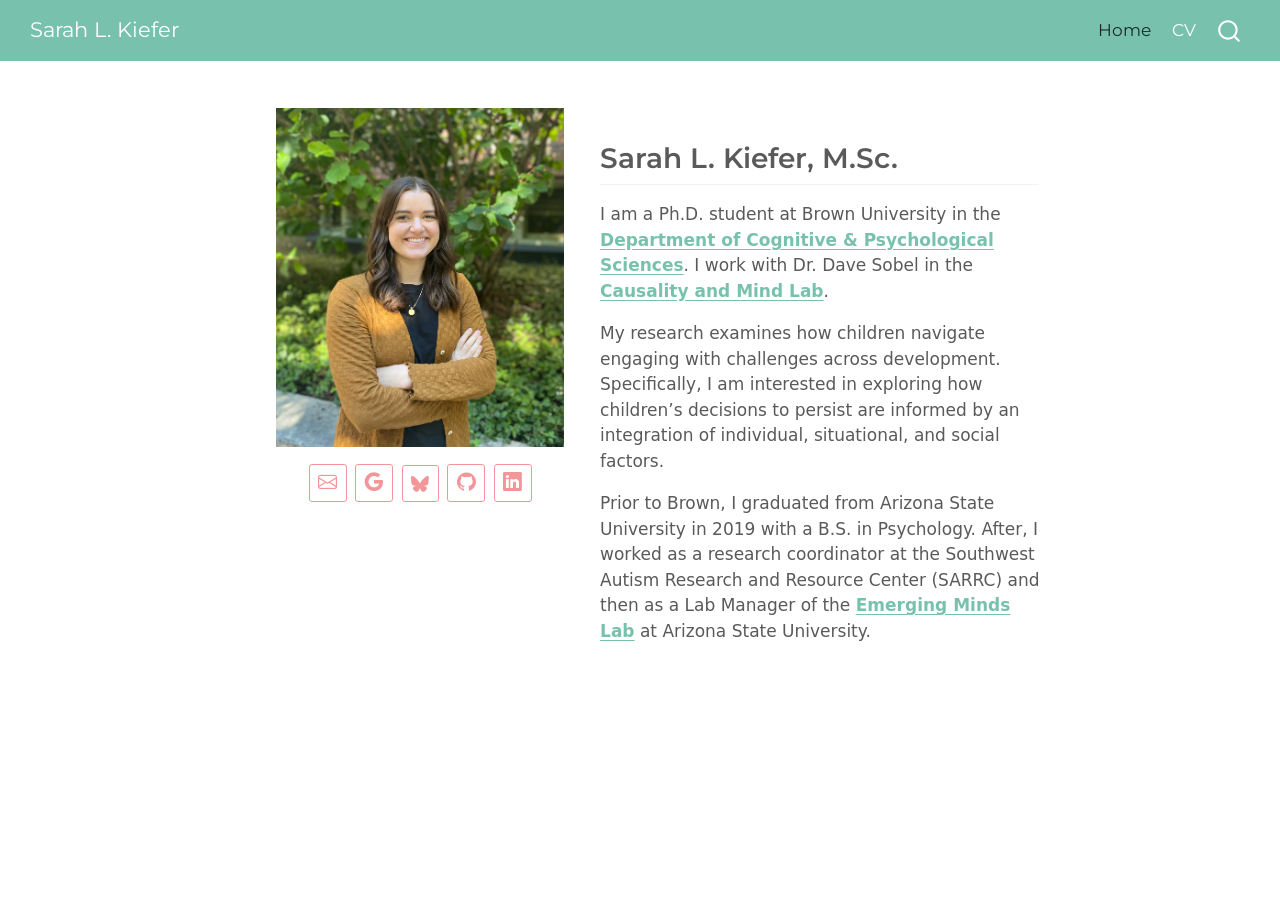
==== docs/index.html @ b411f897 "launch test" ====
<!DOCTYPE html>
<html xmlns="http://www.w3.org/1999/xhtml" lang="en" xml:lang="en"><head>

<meta charset="utf-8">
<meta name="generator" content="quarto-1.8.26">

<meta name="viewport" content="width=device-width, initial-scale=1.0, user-scalable=yes">


<title>Sarah L. Kiefer</title>
<style>
code{white-space: pre-wrap;}
span.smallcaps{font-variant: small-caps;}
div.columns{display: flex; gap: min(4vw, 1.5em);}
div.column{flex: auto; overflow-x: auto;}
div.hanging-indent{margin-left: 1.5em; text-indent: -1.5em;}
ul.task-list{list-style: none;}
ul.task-list li input[type="checkbox"] {
  width: 0.8em;
  margin: 0 0.8em 0.2em -1em; /* quarto-specific, see https://github.com/quarto-dev/quarto-cli/issues/4556 */ 
  vertical-align: middle;
}
</style>


<script src="site_libs/quarto-nav/quarto-nav.js"></script>
<script src="site_libs/quarto-nav/headroom.min.js"></script>
<script src="site_libs/clipboard/clipboard.min.js"></script>
<script src="site_libs/quarto-search/autocomplete.umd.js"></script>
<script src="site_libs/quarto-search/fuse.min.js"></script>
<script src="site_libs/quarto-search/quarto-search.js"></script>
<meta name="quarto:offset" content="./">
<script src="site_libs/quarto-html/quarto.js" type="module"></script>
<script src="site_libs/quarto-html/tabsets/tabsets.js" type="module"></script>
<script src="site_libs/quarto-html/axe/axe-check.js" type="module"></script>
<script src="site_libs/quarto-html/popper.min.js"></script>
<script src="site_libs/quarto-html/tippy.umd.min.js"></script>
<script src="site_libs/quarto-html/anchor.min.js"></script>
<link href="site_libs/quarto-html/tippy.css" rel="stylesheet">
<link href="site_libs/quarto-html/quarto-syntax-highlighting-587c61ba64f3a5504c4d52d930310e48.css" rel="stylesheet" id="quarto-text-highlighting-styles">
<script src="site_libs/bootstrap/bootstrap.min.js"></script>
<link href="site_libs/bootstrap/bootstrap-icons.css" rel="stylesheet">
<link href="site_libs/bootstrap/bootstrap-5b8f9b2f3cffee265242a5d44fbb1e00.min.css" rel="stylesheet" append-hash="true" id="quarto-bootstrap" data-mode="light">
<script id="quarto-search-options" type="application/json">{
  "location": "navbar",
  "copy-button": false,
  "collapse-after": 3,
  "panel-placement": "end",
  "type": "overlay",
  "limit": 50,
  "keyboard-shortcut": [
    "f",
    "/",
    "s"
  ],
  "show-item-context": false,
  "language": {
    "search-no-results-text": "No results",
    "search-matching-documents-text": "matching documents",
    "search-copy-link-title": "Copy link to search",
    "search-hide-matches-text": "Hide additional matches",
    "search-more-match-text": "more match in this document",
    "search-more-matches-text": "more matches in this document",
    "search-clear-button-title": "Clear",
    "search-text-placeholder": "",
    "search-detached-cancel-button-title": "Cancel",
    "search-submit-button-title": "Submit",
    "search-label": "Search"
  }
}</script>


</head>

<body class="nav-fixed fullcontent quarto-light">

<div id="quarto-search-results"></div>
  <header id="quarto-header" class="headroom fixed-top">
    <nav class="navbar navbar-expand-lg " data-bs-theme="dark">
      <div class="navbar-container container-fluid">
      <div class="navbar-brand-container mx-auto">
    <a class="navbar-brand" href="./index.html">
    <span class="navbar-title">Sarah L. Kiefer</span>
    </a>
  </div>
            <div id="quarto-search" class="" title="Search"></div>
          <button class="navbar-toggler" type="button" data-bs-toggle="collapse" data-bs-target="#navbarCollapse" aria-controls="navbarCollapse" role="menu" aria-expanded="false" aria-label="Toggle navigation" onclick="if (window.quartoToggleHeadroom) { window.quartoToggleHeadroom(); }">
  <span class="navbar-toggler-icon"></span>
</button>
          <div class="collapse navbar-collapse" id="navbarCollapse">
            <ul class="navbar-nav navbar-nav-scroll ms-auto">
  <li class="nav-item">
    <a class="nav-link active" href="./index.html" aria-current="page"> 
<span class="menu-text">Home</span></a>
  </li>  
  <li class="nav-item">
    <a class="nav-link" href="./cv.html"> 
<span class="menu-text">CV</span></a>
  </li>  
</ul>
          </div> <!-- /navcollapse -->
            <div class="quarto-navbar-tools">
</div>
      </div> <!-- /container-fluid -->
    </nav>
</header>
<!-- content -->
<div id="quarto-content" class="quarto-container page-columns page-rows-contents page-layout-article page-navbar">
<!-- sidebar -->
<!-- margin-sidebar -->
    
<!-- main -->
<main class="content" id="quarto-document-content"><header id="title-block-header" class="quarto-title-block"></header>




<div class="columns">
<div class="column text-center" style="width:45%;">
<p><img src="images/profile.png" class="img-fluid" style="width:80.0%"></p>
<div class="d-flex justify-content-center gap-2 mt-3 align-items-center">
<!-- Email -->
<p><a href="mailto:sarah_kiefer@brown.edu" class="btn btn-outline-secondary btn-sm"> <i class="bi bi-envelope fs-5"></i> </a></p>
<!-- Google Scholar -->
<p><a href="https://scholar.google.com/citations?user=5Xpo9nMAAAAJ" class="btn btn-outline-secondary btn-sm"> <i class="bi bi-google fs-5"></i> </a></p>
<!-- Bluesky -->
<p><a href="https://bsky.app/profile/sarahkiefer.bsky.social" class="btn btn-outline-secondary btn-sm"> <span style="font-size:1.2em; display:inline-block; vertical-align: middle;"> <svg xmlns="http://www.w3.org/2000/svg" fill="currentColor" class="bi bi-bluesky" viewbox="0 0 16 16" width="1em" height="1em"> <path d="M3.468 1.948C5.303 3.325 7.276 6.118 8 7.616c.725-1.498 2.698-4.29 4.532-5.668C13.855.955 16 .186 16 2.632c0 .489-.28 4.105-.444 4.692-.572 2.04-2.653 2.561-4.504 2.246 3.236.551 4.06 2.375 2.281 4.2-3.376 3.464-4.852-.87-5.23-1.98-.07-.204-.103-.3-.103-.218 0-.081-.033.014-.102.218-.379 1.11-1.855 5.444-5.231 1.98-1.778-1.825-.955-3.65 2.28-4.2-1.85.315-3.932-.205-4.503-2.246C.28 6.737 0 3.12 0 2.632 0 .186 2.145.955 3.468 1.948"></path> </svg> </span> </a></p>
<!-- GitHub -->
<p><a href="https://github.com/slkiefer" class="btn btn-outline-secondary btn-sm"> <i class="bi bi-github fs-5"></i> </a></p>
<!-- LinkedIn -->
<p><a href="https://www.linkedin.com/in/sarahlkiefer/" class="btn btn-outline-secondary btn-sm"> <i class="bi bi-linkedin fs-5"></i> </a></p>
</div>
</div><div class="column" style="width:55%;">
<section id="sarah-l.-kiefer-m.sc." class="level2">
<h2 class="anchored" data-anchor-id="sarah-l.-kiefer-m.sc.">Sarah L. Kiefer, M.Sc.</h2>
<p>I am a Ph.D.&nbsp;student at Brown University in the <a href="https://www.brown.edu/academics/cognitive-linguistic-psychological-sciences/home"><strong>Department of Cognitive &amp; Psychological Sciences</strong></a>. I work with Dr.&nbsp;Dave Sobel in the <a href="https://sites.brown.edu/causalityandmindlab/"><strong>Causality and Mind Lab</strong></a>.</p>
<p>My research examines how children navigate engaging with challenges across development. Specifically, I am interested in exploring how children’s decisions to persist are informed by an integration of individual, situational, and social factors.</p>
<p>Prior to Brown, I graduated from Arizona State University in 2019 with a B.S. in Psychology. After, I worked as a research coordinator at the Southwest Autism Research and Resource Center (SARRC) and then as a Lab Manager of the <a href="https://www.emergingmindslab.org/"><strong>Emerging Minds Lab</strong></a> at Arizona State University.</p>
</section>
</div>
</div>



</main> <!-- /main -->
<script id="quarto-html-after-body" type="application/javascript">
  window.document.addEventListener("DOMContentLoaded", function (event) {
    const icon = "";
    const anchorJS = new window.AnchorJS();
    anchorJS.options = {
      placement: 'right',
      icon: icon
    };
    anchorJS.add('.anchored');
    const isCodeAnnotation = (el) => {
      for (const clz of el.classList) {
        if (clz.startsWith('code-annotation-')) {                     
          return true;
        }
      }
      return false;
    }
    const onCopySuccess = function(e) {
      // button target
      const button = e.trigger;
      // don't keep focus
      button.blur();
      // flash "checked"
      button.classList.add('code-copy-button-checked');
      var currentTitle = button.getAttribute("title");
      button.setAttribute("title", "Copied!");
      let tooltip;
      if (window.bootstrap) {
        button.setAttribute("data-bs-toggle", "tooltip");
        button.setAttribute("data-bs-placement", "left");
        button.setAttribute("data-bs-title", "Copied!");
        tooltip = new bootstrap.Tooltip(button, 
          { trigger: "manual", 
            customClass: "code-copy-button-tooltip",
            offset: [0, -8]});
        tooltip.show();    
      }
      setTimeout(function() {
        if (tooltip) {
          tooltip.hide();
          button.removeAttribute("data-bs-title");
          button.removeAttribute("data-bs-toggle");
          button.removeAttribute("data-bs-placement");
        }
        button.setAttribute("title", currentTitle);
        button.classList.remove('code-copy-button-checked');
      }, 1000);
      // clear code selection
      e.clearSelection();
    }
    const getTextToCopy = function(trigger) {
      const outerScaffold = trigger.parentElement.cloneNode(true);
      const codeEl = outerScaffold.querySelector('code');
      for (const childEl of codeEl.children) {
        if (isCodeAnnotation(childEl)) {
          childEl.remove();
        }
      }
      return codeEl.innerText;
    }
    const clipboard = new window.ClipboardJS('.code-copy-button:not([data-in-quarto-modal])', {
      text: getTextToCopy
    });
    clipboard.on('success', onCopySuccess);
    if (window.document.getElementById('quarto-embedded-source-code-modal')) {
      const clipboardModal = new window.ClipboardJS('.code-copy-button[data-in-quarto-modal]', {
        text: getTextToCopy,
        container: window.document.getElementById('quarto-embedded-source-code-modal')
      });
      clipboardModal.on('success', onCopySuccess);
    }
      var localhostRegex = new RegExp(/^(?:http|https):\/\/localhost\:?[0-9]*\//);
      var mailtoRegex = new RegExp(/^mailto:/);
        var filterRegex = new RegExp('/' + window.location.host + '/');
      var isInternal = (href) => {
          return filterRegex.test(href) || localhostRegex.test(href) || mailtoRegex.test(href);
      }
      // Inspect non-navigation links and adorn them if external
     var links = window.document.querySelectorAll('a[href]:not(.nav-link):not(.navbar-brand):not(.toc-action):not(.sidebar-link):not(.sidebar-item-toggle):not(.pagination-link):not(.no-external):not([aria-hidden]):not(.dropdown-item):not(.quarto-navigation-tool):not(.about-link)');
      for (var i=0; i<links.length; i++) {
        const link = links[i];
        if (!isInternal(link.href)) {
          // undo the damage that might have been done by quarto-nav.js in the case of
          // links that we want to consider external
          if (link.dataset.originalHref !== undefined) {
            link.href = link.dataset.originalHref;
          }
        }
      }
    function tippyHover(el, contentFn, onTriggerFn, onUntriggerFn) {
      const config = {
        allowHTML: true,
        maxWidth: 500,
        delay: 100,
        arrow: false,
        appendTo: function(el) {
            return el.parentElement;
        },
        interactive: true,
        interactiveBorder: 10,
        theme: 'quarto',
        placement: 'bottom-start',
      };
      if (contentFn) {
        config.content = contentFn;
      }
      if (onTriggerFn) {
        config.onTrigger = onTriggerFn;
      }
      if (onUntriggerFn) {
        config.onUntrigger = onUntriggerFn;
      }
      window.tippy(el, config); 
    }
    const noterefs = window.document.querySelectorAll('a[role="doc-noteref"]');
    for (var i=0; i<noterefs.length; i++) {
      const ref = noterefs[i];
      tippyHover(ref, function() {
        // use id or data attribute instead here
        let href = ref.getAttribute('data-footnote-href') || ref.getAttribute('href');
        try { href = new URL(href).hash; } catch {}
        const id = href.replace(/^#\/?/, "");
        const note = window.document.getElementById(id);
        if (note) {
          return note.innerHTML;
        } else {
          return "";
        }
      });
    }
    const xrefs = window.document.querySelectorAll('a.quarto-xref');
    const processXRef = (id, note) => {
      // Strip column container classes
      const stripColumnClz = (el) => {
        el.classList.remove("page-full", "page-columns");
        if (el.children) {
          for (const child of el.children) {
            stripColumnClz(child);
          }
        }
      }
      stripColumnClz(note)
      if (id === null || id.startsWith('sec-')) {
        // Special case sections, only their first couple elements
        const container = document.createElement("div");
        if (note.children && note.children.length > 2) {
          container.appendChild(note.children[0].cloneNode(true));
          for (let i = 1; i < note.children.length; i++) {
            const child = note.children[i];
            if (child.tagName === "P" && child.innerText === "") {
              continue;
            } else {
              container.appendChild(child.cloneNode(true));
              break;
            }
          }
          if (window.Quarto?.typesetMath) {
            window.Quarto.typesetMath(container);
          }
          return container.innerHTML
        } else {
          if (window.Quarto?.typesetMath) {
            window.Quarto.typesetMath(note);
          }
          return note.innerHTML;
        }
      } else {
        // Remove any anchor links if they are present
        const anchorLink = note.querySelector('a.anchorjs-link');
        if (anchorLink) {
          anchorLink.remove();
        }
        if (window.Quarto?.typesetMath) {
          window.Quarto.typesetMath(note);
        }
        if (note.classList.contains("callout")) {
          return note.outerHTML;
        } else {
          return note.innerHTML;
        }
      }
    }
    for (var i=0; i<xrefs.length; i++) {
      const xref = xrefs[i];
      tippyHover(xref, undefined, function(instance) {
        instance.disable();
        let url = xref.getAttribute('href');
        let hash = undefined; 
        if (url.startsWith('#')) {
          hash = url;
        } else {
          try { hash = new URL(url).hash; } catch {}
        }
        if (hash) {
          const id = hash.replace(/^#\/?/, "");
          const note = window.document.getElementById(id);
          if (note !== null) {
            try {
              const html = processXRef(id, note.cloneNode(true));
              instance.setContent(html);
            } finally {
              instance.enable();
              instance.show();
            }
          } else {
            // See if we can fetch this
            fetch(url.split('#')[0])
            .then(res => res.text())
            .then(html => {
              const parser = new DOMParser();
              const htmlDoc = parser.parseFromString(html, "text/html");
              const note = htmlDoc.getElementById(id);
              if (note !== null) {
                const html = processXRef(id, note);
                instance.setContent(html);
              } 
            }).finally(() => {
              instance.enable();
              instance.show();
            });
          }
        } else {
          // See if we can fetch a full url (with no hash to target)
          // This is a special case and we should probably do some content thinning / targeting
          fetch(url)
          .then(res => res.text())
          .then(html => {
            const parser = new DOMParser();
            const htmlDoc = parser.parseFromString(html, "text/html");
            const note = htmlDoc.querySelector('main.content');
            if (note !== null) {
              // This should only happen for chapter cross references
              // (since there is no id in the URL)
              // remove the first header
              if (note.children.length > 0 && note.children[0].tagName === "HEADER") {
                note.children[0].remove();
              }
              const html = processXRef(null, note);
              instance.setContent(html);
            } 
          }).finally(() => {
            instance.enable();
            instance.show();
          });
        }
      }, function(instance) {
      });
    }
        let selectedAnnoteEl;
        const selectorForAnnotation = ( cell, annotation) => {
          let cellAttr = 'data-code-cell="' + cell + '"';
          let lineAttr = 'data-code-annotation="' +  annotation + '"';
          const selector = 'span[' + cellAttr + '][' + lineAttr + ']';
          return selector;
        }
        const selectCodeLines = (annoteEl) => {
          const doc = window.document;
          const targetCell = annoteEl.getAttribute("data-target-cell");
          const targetAnnotation = annoteEl.getAttribute("data-target-annotation");
          const annoteSpan = window.document.querySelector(selectorForAnnotation(targetCell, targetAnnotation));
          const lines = annoteSpan.getAttribute("data-code-lines").split(",");
          const lineIds = lines.map((line) => {
            return targetCell + "-" + line;
          })
          let top = null;
          let height = null;
          let parent = null;
          if (lineIds.length > 0) {
              //compute the position of the single el (top and bottom and make a div)
              const el = window.document.getElementById(lineIds[0]);
              top = el.offsetTop;
              height = el.offsetHeight;
              parent = el.parentElement.parentElement;
            if (lineIds.length > 1) {
              const lastEl = window.document.getElementById(lineIds[lineIds.length - 1]);
              const bottom = lastEl.offsetTop + lastEl.offsetHeight;
              height = bottom - top;
            }
            if (top !== null && height !== null && parent !== null) {
              // cook up a div (if necessary) and position it 
              let div = window.document.getElementById("code-annotation-line-highlight");
              if (div === null) {
                div = window.document.createElement("div");
                div.setAttribute("id", "code-annotation-line-highlight");
                div.style.position = 'absolute';
                parent.appendChild(div);
              }
              div.style.top = top - 2 + "px";
              div.style.height = height + 4 + "px";
              div.style.left = 0;
              let gutterDiv = window.document.getElementById("code-annotation-line-highlight-gutter");
              if (gutterDiv === null) {
                gutterDiv = window.document.createElement("div");
                gutterDiv.setAttribute("id", "code-annotation-line-highlight-gutter");
                gutterDiv.style.position = 'absolute';
                const codeCell = window.document.getElementById(targetCell);
                const gutter = codeCell.querySelector('.code-annotation-gutter');
                gutter.appendChild(gutterDiv);
              }
              gutterDiv.style.top = top - 2 + "px";
              gutterDiv.style.height = height + 4 + "px";
            }
            selectedAnnoteEl = annoteEl;
          }
        };
        const unselectCodeLines = () => {
          const elementsIds = ["code-annotation-line-highlight", "code-annotation-line-highlight-gutter"];
          elementsIds.forEach((elId) => {
            const div = window.document.getElementById(elId);
            if (div) {
              div.remove();
            }
          });
          selectedAnnoteEl = undefined;
        };
          // Handle positioning of the toggle
      window.addEventListener(
        "resize",
        throttle(() => {
          elRect = undefined;
          if (selectedAnnoteEl) {
            selectCodeLines(selectedAnnoteEl);
          }
        }, 10)
      );
      function throttle(fn, ms) {
      let throttle = false;
      let timer;
        return (...args) => {
          if(!throttle) { // first call gets through
              fn.apply(this, args);
              throttle = true;
          } else { // all the others get throttled
              if(timer) clearTimeout(timer); // cancel #2
              timer = setTimeout(() => {
                fn.apply(this, args);
                timer = throttle = false;
              }, ms);
          }
        };
      }
        // Attach click handler to the DT
        const annoteDls = window.document.querySelectorAll('dt[data-target-cell]');
        for (const annoteDlNode of annoteDls) {
          annoteDlNode.addEventListener('click', (event) => {
            const clickedEl = event.target;
            if (clickedEl !== selectedAnnoteEl) {
              unselectCodeLines();
              const activeEl = window.document.querySelector('dt[data-target-cell].code-annotation-active');
              if (activeEl) {
                activeEl.classList.remove('code-annotation-active');
              }
              selectCodeLines(clickedEl);
              clickedEl.classList.add('code-annotation-active');
            } else {
              // Unselect the line
              unselectCodeLines();
              clickedEl.classList.remove('code-annotation-active');
            }
          });
        }
    const findCites = (el) => {
      const parentEl = el.parentElement;
      if (parentEl) {
        const cites = parentEl.dataset.cites;
        if (cites) {
          return {
            el,
            cites: cites.split(' ')
          };
        } else {
          return findCites(el.parentElement)
        }
      } else {
        return undefined;
      }
    };
    var bibliorefs = window.document.querySelectorAll('a[role="doc-biblioref"]');
    for (var i=0; i<bibliorefs.length; i++) {
      const ref = bibliorefs[i];
      const citeInfo = findCites(ref);
      if (citeInfo) {
        tippyHover(citeInfo.el, function() {
          var popup = window.document.createElement('div');
          citeInfo.cites.forEach(function(cite) {
            var citeDiv = window.document.createElement('div');
            citeDiv.classList.add('hanging-indent');
            citeDiv.classList.add('csl-entry');
            var biblioDiv = window.document.getElementById('ref-' + cite);
            if (biblioDiv) {
              citeDiv.innerHTML = biblioDiv.innerHTML;
            }
            popup.appendChild(citeDiv);
          });
          return popup.innerHTML;
        });
      }
    }
  });
  </script>
</div> <!-- /content -->




</body></html>
---- docs/site_libs/quarto-html/tippy.css ----
.tippy-box[data-animation=fade][data-state=hidden]{opacity:0}[data-tippy-root]{max-width:calc(100vw - 10px)}.tippy-box{position:relative;background-color:#333;color:#fff;border-radius:4px;font-size:14px;line-height:1.4;white-space:normal;outline:0;transition-property:transform,visibility,opacity}.tippy-box[data-placement^=top]>.tippy-arrow{bottom:0}.tippy-box[data-placement^=top]>.tippy-arrow:before{bottom:-7px;left:0;border-width:8px 8px 0;border-top-color:initial;transform-origin:center top}.tippy-box[data-placement^=bottom]>.tippy-arrow{top:0}.tippy-box[data-placement^=bottom]>.tippy-arrow:before{top:-7px;left:0;border-width:0 8px 8px;border-bottom-color:initial;transform-origin:center bottom}.tippy-box[data-placement^=left]>.tippy-arrow{right:0}.tippy-box[data-placement^=left]>.tippy-arrow:before{border-width:8px 0 8px 8px;border-left-color:initial;right:-7px;transform-origin:center left}.tippy-box[data-placement^=right]>.tippy-arrow{left:0}.tippy-box[data-placement^=right]>.tippy-arrow:before{left:-7px;border-width:8px 8px 8px 0;border-right-color:initial;transform-origin:center right}.tippy-box[data-inertia][data-state=visible]{transition-timing-function:cubic-bezier(.54,1.5,.38,1.11)}.tippy-arrow{width:16px;height:16px;color:#333}.tippy-arrow:before{content:"";position:absolute;border-color:transparent;border-style:solid}.tippy-content{position:relative;padding:5px 9px;z-index:1}
---- docs/site_libs/quarto-html/quarto-syntax-highlighting-587c61ba64f3a5504c4d52d930310e48.css ----
/* quarto syntax highlight colors */
:root {
  --quarto-hl-ot-color: #003B4F;
  --quarto-hl-at-color: #657422;
  --quarto-hl-ss-color: #20794D;
  --quarto-hl-an-color: #5E5E5E;
  --quarto-hl-fu-color: #4758AB;
  --quarto-hl-st-color: #20794D;
  --quarto-hl-cf-color: #003B4F;
  --quarto-hl-op-color: #5E5E5E;
  --quarto-hl-er-color: #AD0000;
  --quarto-hl-bn-color: #AD0000;
  --quarto-hl-al-color: #AD0000;
  --quarto-hl-va-color: #111111;
  --quarto-hl-bu-color: inherit;
  --quarto-hl-ex-color: inherit;
  --quarto-hl-pp-color: #AD0000;
  --quarto-hl-in-color: #5E5E5E;
  --quarto-hl-vs-color: #20794D;
  --quarto-hl-wa-color: #5E5E5E;
  --quarto-hl-do-color: #5E5E5E;
  --quarto-hl-im-color: #00769E;
  --quarto-hl-ch-color: #20794D;
  --quarto-hl-dt-color: #AD0000;
  --quarto-hl-fl-color: #AD0000;
  --quarto-hl-co-color: #5E5E5E;
  --quarto-hl-cv-color: #5E5E5E;
  --quarto-hl-cn-color: #8f5902;
  --quarto-hl-sc-color: #5E5E5E;
  --quarto-hl-dv-color: #AD0000;
  --quarto-hl-kw-color: #003B4F;
}

/* other quarto variables */
:root {
  --quarto-font-monospace: SFMono-Regular, Menlo, Monaco, Consolas, "Liberation Mono", "Courier New", monospace;
}

/* syntax highlight based on Pandoc's rules */
pre > code.sourceCode > span {
  color: #003B4F;
}

code.sourceCode > span {
  color: #003B4F;
}

div.sourceCode,
div.sourceCode pre.sourceCode {
  color: #003B4F;
}

/* Normal */
code span {
  color: #003B4F;
}

/* Alert */
code span.al {
  color: #AD0000;
  font-style: inherit;
}

/* Annotation */
code span.an {
  color: #5E5E5E;
  font-style: inherit;
}

/* Attribute */
code span.at {
  color: #657422;
  font-style: inherit;
}

/* BaseN */
code span.bn {
  color: #AD0000;
  font-style: inherit;
}

/* BuiltIn */
code span.bu {
  font-style: inherit;
}

/* ControlFlow */
code span.cf {
  color: #003B4F;
  font-weight: bold;
  font-style: inherit;
}

/* Char */
code span.ch {
  color: #20794D;
  font-style: inherit;
}

/* Constant */
code span.cn {
  color: #8f5902;
  font-style: inherit;
}

/* Comment */
code span.co {
  color: #5E5E5E;
  font-style: inherit;
}

/* CommentVar */
code span.cv {
  color: #5E5E5E;
  font-style: italic;
}

/* Documentation */
code span.do {
  color: #5E5E5E;
  font-style: italic;
}

/* DataType */
code span.dt {
  color: #AD0000;
  font-style: inherit;
}

/* DecVal */
code span.dv {
  color: #AD0000;
  font-style: inherit;
}

/* Error */
code span.er {
  color: #AD0000;
  font-style: inherit;
}

/* Extension */
code span.ex {
  font-style: inherit;
}

/* Float */
code span.fl {
  color: #AD0000;
  font-style: inherit;
}

/* Function */
code span.fu {
  color: #4758AB;
  font-style: inherit;
}

/* Import */
code span.im {
  color: #00769E;
  font-style: inherit;
}

/* Information */
code span.in {
  color: #5E5E5E;
  font-style: inherit;
}

/* Keyword */
code span.kw {
  color: #003B4F;
  font-weight: bold;
  font-style: inherit;
}

/* Operator */
code span.op {
  color: #5E5E5E;
  font-style: inherit;
}

/* Other */
code span.ot {
  color: #003B4F;
  font-style: inherit;
}

/* Preprocessor */
code span.pp {
  color: #AD0000;
  font-style: inherit;
}

/* SpecialChar */
code span.sc {
  color: #5E5E5E;
  font-style: inherit;
}

/* SpecialString */
code span.ss {
  color: #20794D;
  font-style: inherit;
}

/* String */
code span.st {
  color: #20794D;
  font-style: inherit;
}

/* Variable */
code span.va {
  color: #111111;
  font-style: inherit;
}

/* VerbatimString */
code span.vs {
  color: #20794D;
  font-style: inherit;
}

/* Warning */
code span.wa {
  color: #5E5E5E;
  font-style: italic;
}

.prevent-inlining {
  content: "</";
}

/*# sourceMappingURL=2dce1cc6c82594539e1579de68416b47.css.map */
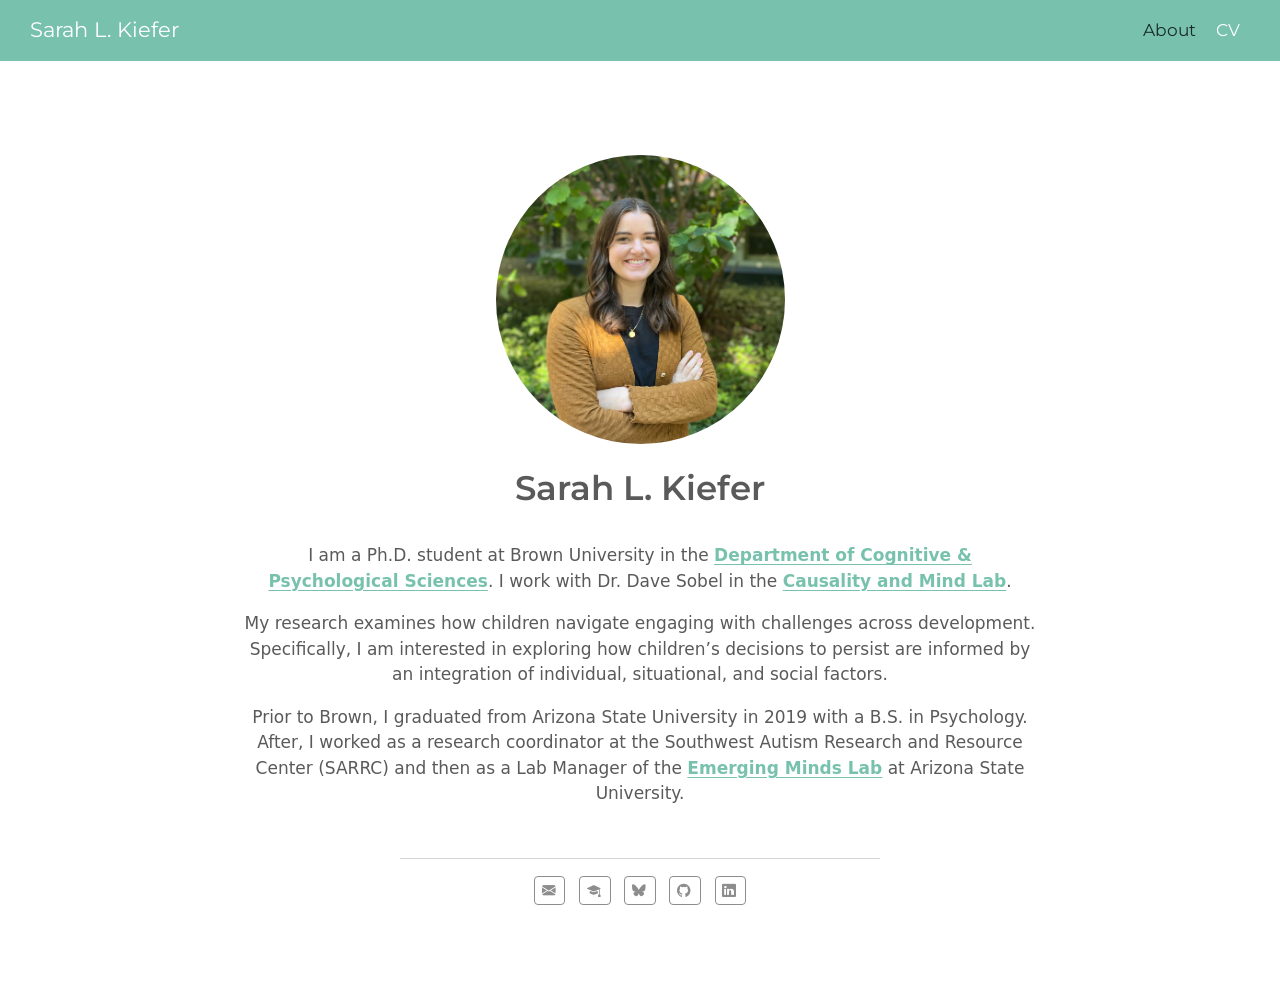
==== commit 97debd23: "commit" ====
--- a/docs/index.html
+++ b/docs/index.html
@@ -35,7 +35,6 @@
 <script src="site_libs/quarto-html/axe/axe-check.js" type="module"></script>
 <script src="site_libs/quarto-html/popper.min.js"></script>
 <script src="site_libs/quarto-html/tippy.umd.min.js"></script>
-<script src="site_libs/quarto-html/anchor.min.js"></script>
 <link href="site_libs/quarto-html/tippy.css" rel="stylesheet">
 <link href="site_libs/quarto-html/quarto-syntax-highlighting-587c61ba64f3a5504c4d52d930310e48.css" rel="stylesheet" id="quarto-text-highlighting-styles">
 <script src="site_libs/bootstrap/bootstrap.min.js"></script>
@@ -83,7 +82,6 @@
     <span class="navbar-title">Sarah L. Kiefer</span>
     </a>
   </div>
-            <div id="quarto-search" class="" title="Search"></div>
           <button class="navbar-toggler" type="button" data-bs-toggle="collapse" data-bs-target="#navbarCollapse" aria-controls="navbarCollapse" role="menu" aria-expanded="false" aria-label="Toggle navigation" onclick="if (window.quartoToggleHeadroom) { window.quartoToggleHeadroom(); }">
   <span class="navbar-toggler-icon"></span>
 </button>
@@ -91,7 +89,7 @@
             <ul class="navbar-nav navbar-nav-scroll ms-auto">
   <li class="nav-item">
     <a class="nav-link active" href="./index.html" aria-current="page"> 
-<span class="menu-text">Home</span></a>
+<span class="menu-text">About</span></a>
   </li>  
   <li class="nav-item">
     <a class="nav-link" href="./cv.html"> 
@@ -110,48 +108,49 @@
 <!-- margin-sidebar -->
     
 <!-- main -->
-<main class="content" id="quarto-document-content"><header id="title-block-header" class="quarto-title-block"></header>
-
-
-
-
-<div class="columns">
-<div class="column text-center" style="width:45%;">
-<p><img src="images/profile.png" class="img-fluid" style="width:80.0%"></p>
-<div class="d-flex justify-content-center gap-2 mt-3 align-items-center">
-<!-- Email -->
-<p><a href="mailto:sarah_kiefer@brown.edu" class="btn btn-outline-secondary btn-sm"> <i class="bi bi-envelope fs-5"></i> </a></p>
-<!-- Google Scholar -->
-<p><a href="https://scholar.google.com/citations?user=5Xpo9nMAAAAJ" class="btn btn-outline-secondary btn-sm"> <i class="bi bi-google fs-5"></i> </a></p>
-<!-- Bluesky -->
-<p><a href="https://bsky.app/profile/sarahkiefer.bsky.social" class="btn btn-outline-secondary btn-sm"> <span style="font-size:1.2em; display:inline-block; vertical-align: middle;"> <svg xmlns="http://www.w3.org/2000/svg" fill="currentColor" class="bi bi-bluesky" viewbox="0 0 16 16" width="1em" height="1em"> <path d="M3.468 1.948C5.303 3.325 7.276 6.118 8 7.616c.725-1.498 2.698-4.29 4.532-5.668C13.855.955 16 .186 16 2.632c0 .489-.28 4.105-.444 4.692-.572 2.04-2.653 2.561-4.504 2.246 3.236.551 4.06 2.375 2.281 4.2-3.376 3.464-4.852-.87-5.23-1.98-.07-.204-.103-.3-.103-.218 0-.081-.033.014-.102.218-.379 1.11-1.855 5.444-5.231 1.98-1.778-1.825-.955-3.65 2.28-4.2-1.85.315-3.932-.205-4.503-2.246C.28 6.737 0 3.12 0 2.632 0 .186 2.145.955 3.468 1.948"></path> </svg> </span> </a></p>
-<!-- GitHub -->
-<p><a href="https://github.com/slkiefer" class="btn btn-outline-secondary btn-sm"> <i class="bi bi-github fs-5"></i> </a></p>
-<!-- LinkedIn -->
-<p><a href="https://www.linkedin.com/in/sarahlkiefer/" class="btn btn-outline-secondary btn-sm"> <i class="bi bi-linkedin fs-5"></i> </a></p>
+<div class="quarto-about-jolla">
+  <img src="profile.png" class="about-image
+  round " style="height: 17em; width: 17em;">
+ <header id="title-block-header" class="quarto-title-block default">
+<div class="quarto-title">
+<h1 class="title">Sarah L. Kiefer</h1>
 </div>
-</div><div class="column" style="width:55%;">
-<section id="sarah-l.-kiefer-m.sc." class="level2">
-<h2 class="anchored" data-anchor-id="sarah-l.-kiefer-m.sc.">Sarah L. Kiefer, M.Sc.</h2>
+<div class="quarto-title-meta">
+  </div>
+</header><main class="content" id="quarto-document-content">
 <p>I am a Ph.D.&nbsp;student at Brown University in the <a href="https://www.brown.edu/academics/cognitive-linguistic-psychological-sciences/home"><strong>Department of Cognitive &amp; Psychological Sciences</strong></a>. I work with Dr.&nbsp;Dave Sobel in the <a href="https://sites.brown.edu/causalityandmindlab/"><strong>Causality and Mind Lab</strong></a>.</p>
 <p>My research examines how children navigate engaging with challenges across development. Specifically, I am interested in exploring how children’s decisions to persist are informed by an integration of individual, situational, and social factors.</p>
 <p>Prior to Brown, I graduated from Arizona State University in 2019 with a B.S. in Psychology. After, I worked as a research coordinator at the Southwest Autism Research and Resource Center (SARRC) and then as a Lab Manager of the <a href="https://www.emergingmindslab.org/"><strong>Emerging Minds Lab</strong></a> at Arizona State University.</p>
-</section>
+
+
+</main> 
+  <hr class="about-sep">
+   <div class="about-links">
+  <a href="mailto:sarah_kiefer@brown.edu" class="about-link" rel="" target="">
+    <i class="bi bi-envelope-fill"></i>
+     <span class="about-link-text"></span>
+  </a>
+  <a href="https://scholar.google.com/citations?user=5Xpo9nMAAAAJ" class="about-link" rel="" target="">
+    <i class="bi bi-mortarboard-fill"></i>
+     <span class="about-link-text"></span>
+  </a>
+  <a href="https://bsky.app/profile/sarahkiefer.bsky.social" class="about-link" rel="" target="">
+    <i class="bi bi-bluesky"></i>
+     <span class="about-link-text"></span>
+  </a>
+  <a href="https://github.com/slkiefer" class="about-link" rel="" target="">
+    <i class="bi bi-github"></i>
+     <span class="about-link-text"></span>
+  </a>
+  <a href="https://www.linkedin.com/in/sarahlkiefer/" class="about-link" rel="" target="">
+    <i class="bi bi-linkedin"></i>
+     <span class="about-link-text"></span>
+  </a>
 </div>
 </div>
-
-
-
-</main> <!-- /main -->
+ <!-- /main -->
 <script id="quarto-html-after-body" type="application/javascript">
   window.document.addEventListener("DOMContentLoaded", function (event) {
-    const icon = "";
-    const anchorJS = new window.AnchorJS();
-    anchorJS.options = {
-      placement: 'right',
-      icon: icon
-    };
-    anchorJS.add('.anchored');
     const isCodeAnnotation = (el) => {
       for (const clz of el.classList) {
         if (clz.startsWith('code-annotation-')) {                     
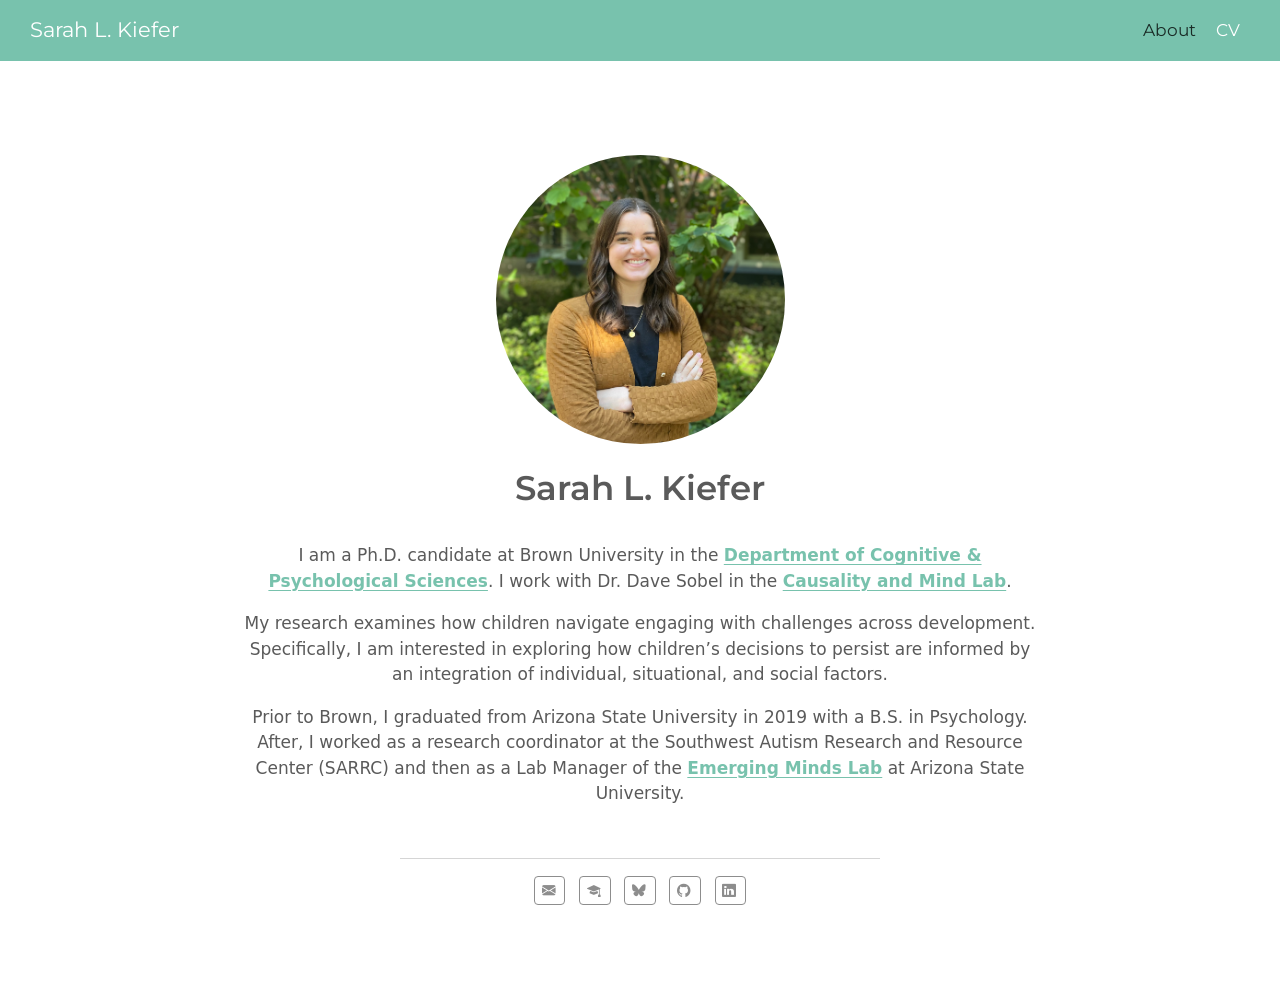
==== commit 95b47c37: "update" ====
--- a/docs/index.html
+++ b/docs/index.html
@@ -92,7 +92,7 @@
 <span class="menu-text">About</span></a>
   </li>  
   <li class="nav-item">
-    <a class="nav-link" href="./cv.html"> 
+    <a class="nav-link" href="./cv.pdf"> 
 <span class="menu-text">CV</span></a>
   </li>  
 </ul>
@@ -118,7 +118,7 @@
 <div class="quarto-title-meta">
   </div>
 </header><main class="content" id="quarto-document-content">
-<p>I am a Ph.D.&nbsp;student at Brown University in the <a href="https://www.brown.edu/academics/cognitive-linguistic-psychological-sciences/home"><strong>Department of Cognitive &amp; Psychological Sciences</strong></a>. I work with Dr.&nbsp;Dave Sobel in the <a href="https://sites.brown.edu/causalityandmindlab/"><strong>Causality and Mind Lab</strong></a>.</p>
+<p>I am a Ph.D.&nbsp;candidate at Brown University in the <a href="https://www.brown.edu/academics/cognitive-linguistic-psychological-sciences/home"><strong>Department of Cognitive &amp; Psychological Sciences</strong></a>. I work with Dr.&nbsp;Dave Sobel in the <a href="https://sites.brown.edu/causalityandmindlab/"><strong>Causality and Mind Lab</strong></a>.</p>
 <p>My research examines how children navigate engaging with challenges across development. Specifically, I am interested in exploring how children’s decisions to persist are informed by an integration of individual, situational, and social factors.</p>
 <p>Prior to Brown, I graduated from Arizona State University in 2019 with a B.S. in Psychology. After, I worked as a research coordinator at the Southwest Autism Research and Resource Center (SARRC) and then as a Lab Manager of the <a href="https://www.emergingmindslab.org/"><strong>Emerging Minds Lab</strong></a> at Arizona State University.</p>
 
